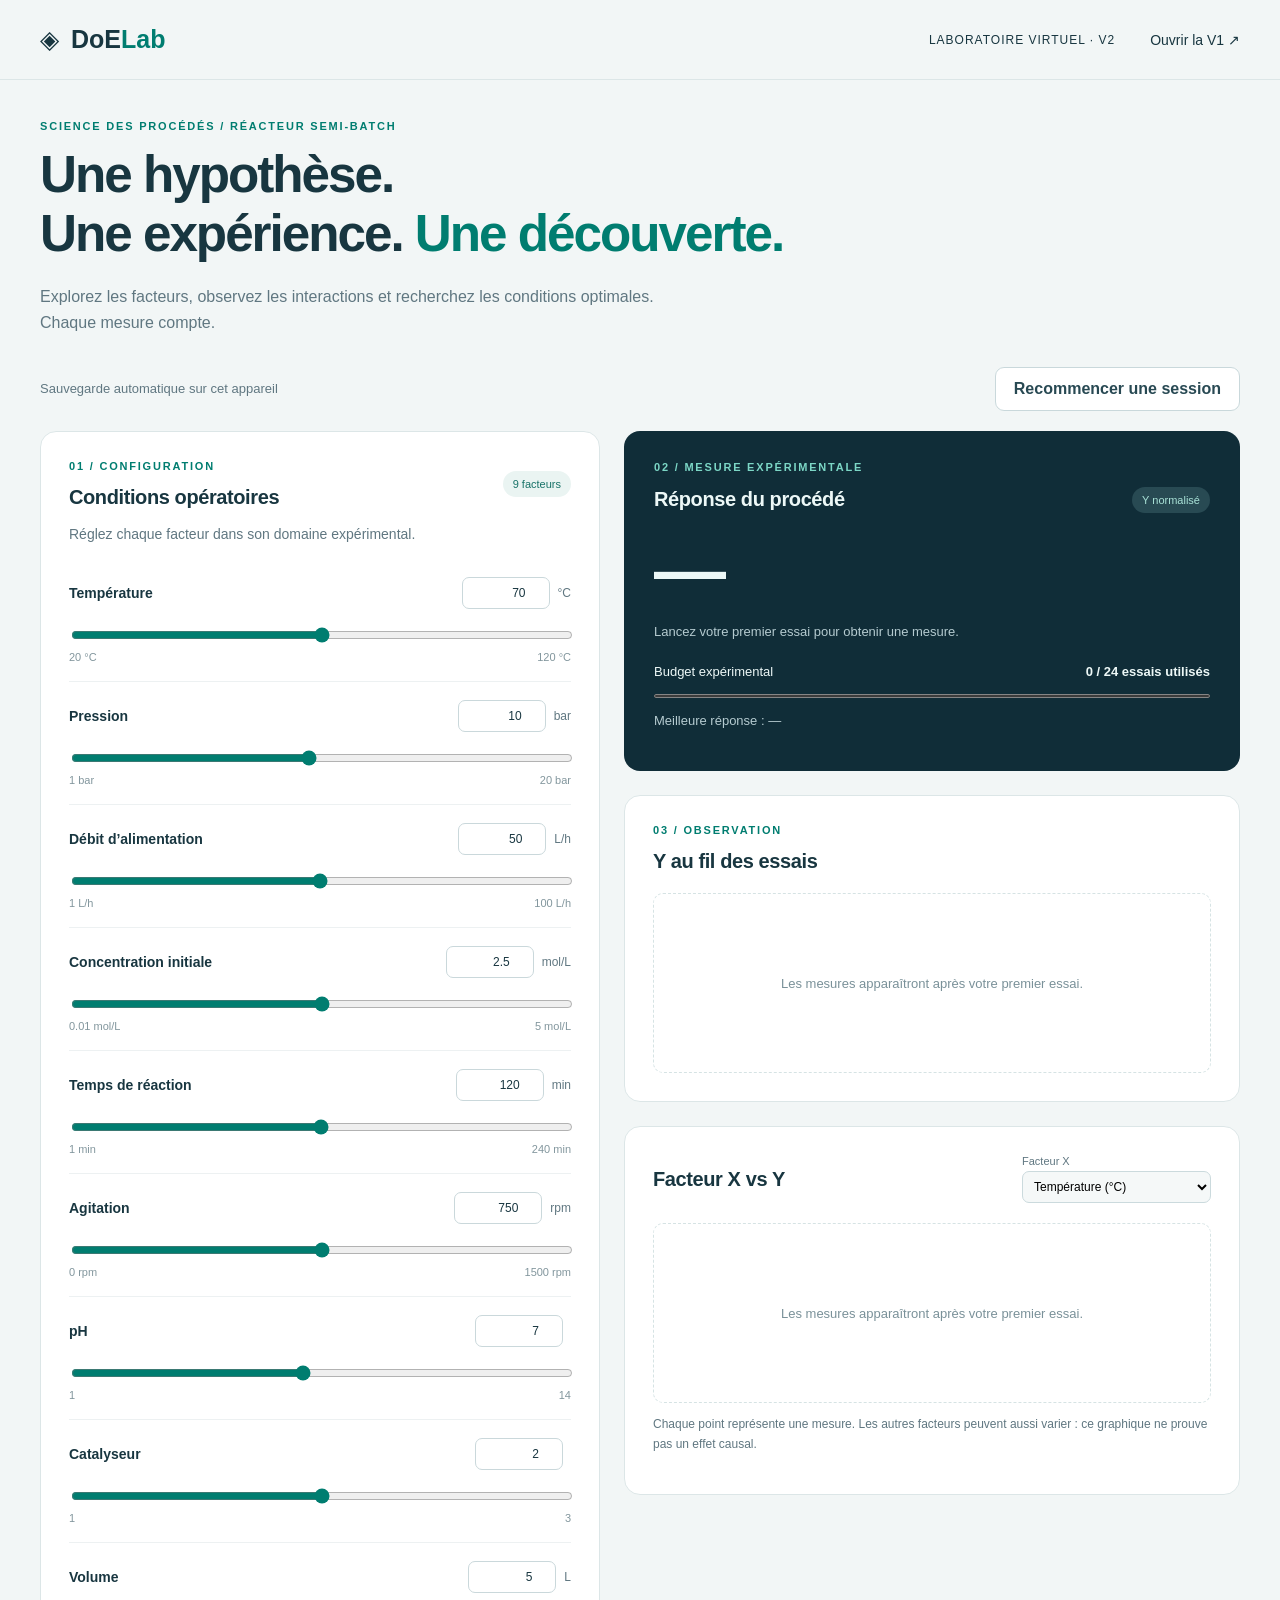
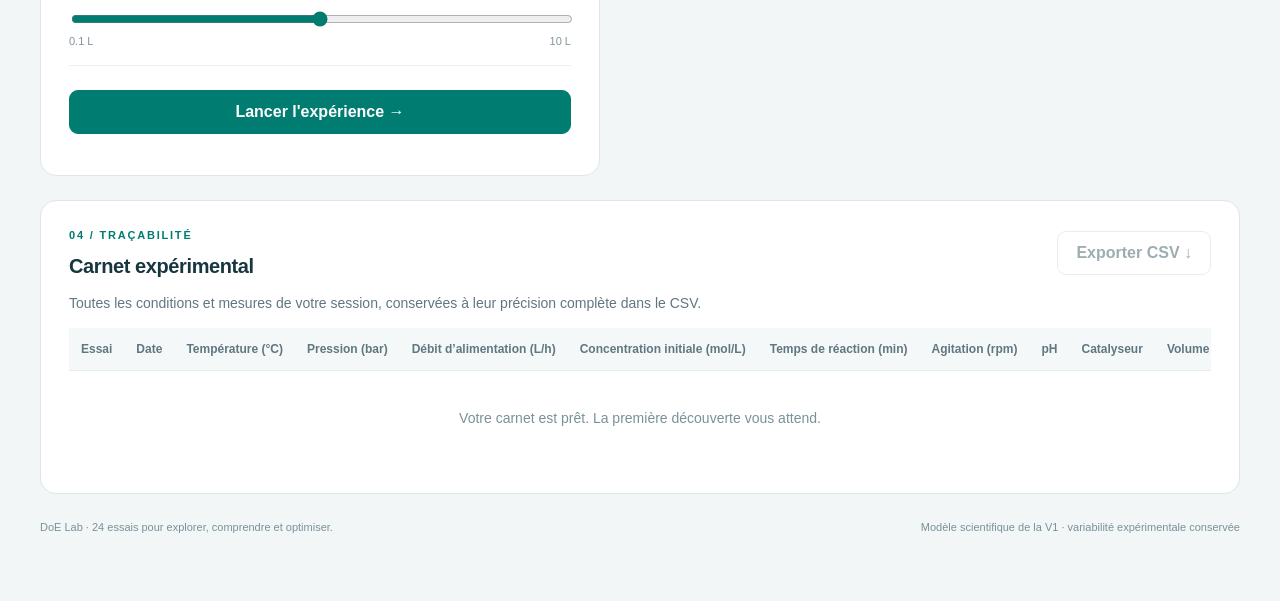
==== v2/index.html @ a9706c9d "Add DoE Lab V2" ====
<!doctype html>
<html lang="fr">
<head>
  <meta charset="utf-8">
  <meta name="viewport" content="width=device-width, initial-scale=1">
  <meta name="theme-color" content="#102d38">
  <title>DoE Lab — Laboratoire virtuel</title>
  <link rel="stylesheet" href="style.css">
  <script src="model.js" defer></script>
  <script src="app.js" defer></script>
</head>
<body>
  <header><a class="brand" href="./">◈ <span>DoE<span class="accent">Lab</span></span></a><nav aria-label="Navigation"><span>LABORATOIRE VIRTUEL · V2</span><a href="../">Ouvrir la V1 ↗</a></nav></header>
  <main>
    <section class="intro"><p class="eyebrow">SCIENCE DES PROCÉDÉS / RÉACTEUR SEMI-BATCH</p><h1>Une hypothèse.<br>Une expérience. <span>Une découverte.</span></h1><p>Explorez les facteurs, observez les interactions et recherchez les conditions optimales. Chaque mesure compte.</p></section>
    <div class="toolbar"><p id="save-status" role="status">Sauvegarde automatique sur cet appareil</p><button id="restart" class="secondary">Recommencer une session</button></div>
    <div class="workspace">
      <section class="panel controls"><div class="section-title"><div><p class="eyebrow">01 / CONFIGURATION</p><h2>Conditions opératoires</h2></div><span class="badge">9 facteurs</span></div><p class="muted">Réglez chaque facteur dans son domaine expérimental.</p><form id="experiment-form"><div id="factors"></div><button id="run" class="primary" type="submit">Lancer l'expérience →</button></form><p id="message" role="status" aria-live="polite"></p></section>
      <div class="observations"><section class="result-panel"><p class="eyebrow">02 / MESURE EXPÉRIMENTALE</p><div class="result-heading"><h2>Réponse du procédé</h2><span class="badge">Y normalisé</span></div><output id="result" aria-live="polite">—</output><p id="result-detail">Lancez votre premier essai pour obtenir une mesure.</p><div class="budget"><span>Budget expérimental</span><strong id="counter">0 / 24 essais</strong></div><progress id="budget" max="24" value="0" aria-label="Essais utilisés"></progress><p id="best">Meilleure réponse : —</p></section>
      <section class="panel"><p class="eyebrow">03 / OBSERVATION</p><h2>Y au fil des essais</h2><div id="history-chart" class="chart"></div></section>
      <section class="panel"><div class="section-title"><h2>Facteur X vs Y</h2><label class="select-label">Facteur X<select id="x-factor"></select></label></div><div id="scatter-chart" class="chart"></div><p class="muted small">Chaque point représente une mesure. Les autres facteurs peuvent aussi varier : ce graphique ne prouve pas un effet causal.</p></section></div>
    </div>
    <section class="panel notebook"><div class="section-title"><div><p class="eyebrow">04 / TRAÇABILITÉ</p><h2>Carnet expérimental</h2></div><button id="export" class="secondary" disabled>Exporter CSV ↓</button></div><p class="muted">Toutes les conditions et mesures de votre session, conservées à leur précision complète dans le CSV.</p><div class="table-scroll"><table><caption class="sr-only">Expériences réalisées</caption><thead id="table-head"></thead><tbody id="table-body"></tbody></table></div><p id="empty">Votre carnet est prêt. La première découverte vous attend.</p></section>
    <footer>DoE Lab · 24 essais pour explorer, comprendre et optimiser.<span>Modèle scientifique de la V1 · variabilité expérimentale conservée</span></footer>
  </main>
  <dialog id="reset-dialog"><h2>Commencer une nouvelle session ?</h2><p>Le carnet actuel sera effacé sur cet appareil. Exportez vos mesures avant de continuer.</p><div class="dialog-actions"><button id="cancel-reset" class="secondary">Conserver la session</button><button id="confirm-reset" class="primary">Recommencer</button></div></dialog>
  <noscript>Activez JavaScript pour utiliser le laboratoire virtuel.</noscript>
</body>
</html>
---- v2/style.css ----
:root{font-family:Inter,"Segoe UI",sans-serif;color:#183640;background:#f2f6f6;font-synthesis:none;--accent:#007d70;--border:#dce6e7}*{box-sizing:border-box}body{margin:0}header{max-width:1440px;margin:auto;padding:25px 40px;display:flex;justify-content:space-between;align-items:center;border-bottom:1px solid var(--border)}a{color:inherit;text-decoration:none}.brand{display:flex;align-items:center;gap:12px;font-size:25px;font-weight:750}.accent{color:var(--accent)}nav{display:flex;align-items:center;gap:35px;font-size:12px;letter-spacing:1px}nav a{letter-spacing:0;font-size:14px}main{max-width:1440px;margin:auto;padding:40px}.intro{max-width:850px}.eyebrow{font-size:11px;font-weight:700;letter-spacing:1.8px;color:var(--accent);margin:0 0 14px}h1{font-size:clamp(32px,4vw,53px);line-height:1.15;letter-spacing:-2px;margin:0 0 20px}h1 span{color:var(--accent)}.intro>p:last-child{max-width:630px;color:#607781;line-height:1.65}h2{font-size:20px;letter-spacing:-.4px;margin:0}button,input,select{font:inherit}button{cursor:pointer;border-radius:9px;padding:12px 18px;font-weight:600;min-height:44px}button:disabled{opacity:.45;cursor:not-allowed}.primary{background:var(--accent);color:white;border:1px solid var(--accent)}.primary:hover:enabled{background:#006559}.secondary{background:white;color:#284953;border:1px solid #c9d8db}.secondary:hover:enabled{background:#e9f2f1}:focus-visible{outline:3px solid #e3ac38;outline-offset:3px}.toolbar{display:flex;justify-content:space-between;align-items:center;margin:30px 0 20px;gap:15px}.toolbar p{font-size:13px;color:#607781}.workspace{display:grid;grid-template-columns:1fr 1.1fr;gap:24px;align-items:start}.panel{padding:28px;background:white;border:1px solid var(--border);border-radius:16px}.section-title,.result-heading{display:flex;align-items:center;justify-content:space-between;gap:15px}.badge{font-size:11px;white-space:nowrap;background:#eaf4f2;color:#177268;border-radius:20px;padding:7px 10px}.muted{color:#607781;font-size:14px;line-height:1.6}.small{font-size:12px}.factor{padding:18px 0;border-bottom:1px solid #edf1f2}.factor-top{display:flex;align-items:center;justify-content:space-between;gap:12px;margin-bottom:12px}.factor label{font-weight:600;font-size:14px}.number-wrap{display:flex;align-items:center;gap:8px;color:#607781;font-size:12px}.number-wrap input{width:88px;padding:8px;border:1px solid #cad8db;border-radius:7px;color:#183640;text-align:right}input[type=range]{width:100%;accent-color:var(--accent);cursor:pointer;min-height:24px}.bounds{display:flex;justify-content:space-between;color:#82969d;font-size:11px}#run{width:100%;margin-top:24px}#message{font-size:13px;line-height:1.5;color:#975019;margin-bottom:0}.observations{display:grid;gap:24px}.result-panel{background:#102d38;color:#edf8f7;padding:30px;border-radius:16px}.result-panel .eyebrow{color:#7cd7c6}.result-panel .badge{background:#284a53;color:#a9e2d7}#result{display:block;font-size:72px;letter-spacing:-3px;font-weight:650;margin:16px 0 4px;font-variant-numeric:tabular-nums}.result-panel p:not(.eyebrow){color:#b5cbd0;font-size:13px}.budget{display:flex;justify-content:space-between;font-size:13px;margin-top:25px}progress{width:100%;height:8px;accent-color:#65d4bb;margin-top:13px}progress::-webkit-progress-bar{background:#35515a;border-radius:20px}progress::-webkit-progress-value{background:#65d4bb;border-radius:20px}.chart{margin-top:20px;min-height:180px}.chart svg{display:block;width:100%;height:auto}.chart-empty{min-height:180px;display:grid;place-items:center;text-align:center;border:1px dashed #d6e3e4;border-radius:10px;color:#7a9199;font-size:13px}.select-label{font-size:11px;color:#607781}select{display:block;margin-top:4px;max-width:200px;padding:7px;background:#f5f8f8;border:1px solid #cbdadd;border-radius:7px;font-size:12px}.notebook{margin-top:24px}.table-scroll{overflow-x:auto}table{border-collapse:collapse;width:100%;font-size:12px;white-space:nowrap;text-align:right}th,td{padding:14px 12px;border-bottom:1px solid #e5eded}th{background:#f4f8f8;color:#607781;font-weight:600}td:last-child{color:var(--accent);font-weight:700}tr:hover{background:#f3f9f7}#empty{text-align:center;padding:25px;color:#7a9199;font-size:14px}footer{display:flex;justify-content:space-between;gap:20px;font-size:11px;color:#7a9199;padding:25px 0;line-height:1.5}dialog{max-width:480px;border:1px solid var(--border);border-radius:16px;padding:28px;color:#183640}dialog p{line-height:1.6;color:#607781}dialog::backdrop{background:#102d3899}.dialog-actions{display:flex;justify-content:flex-end;gap:10px}.sr-only{position:absolute;width:1px;height:1px;overflow:hidden;clip:rect(0,0,0,0)}@media(max-width:900px){.workspace{grid-template-columns:1fr}.controls{order:0}header,main{padding:24px}nav>span{display:none}footer{flex-direction:column;gap:5px}}@media(max-width:480px){header,main{padding:18px}.panel,.result-panel{padding:20px}.toolbar{align-items:flex-start;flex-direction:column}.section-title{flex-wrap:wrap}.dialog-actions{flex-direction:column}h1{letter-spacing:-1px}}
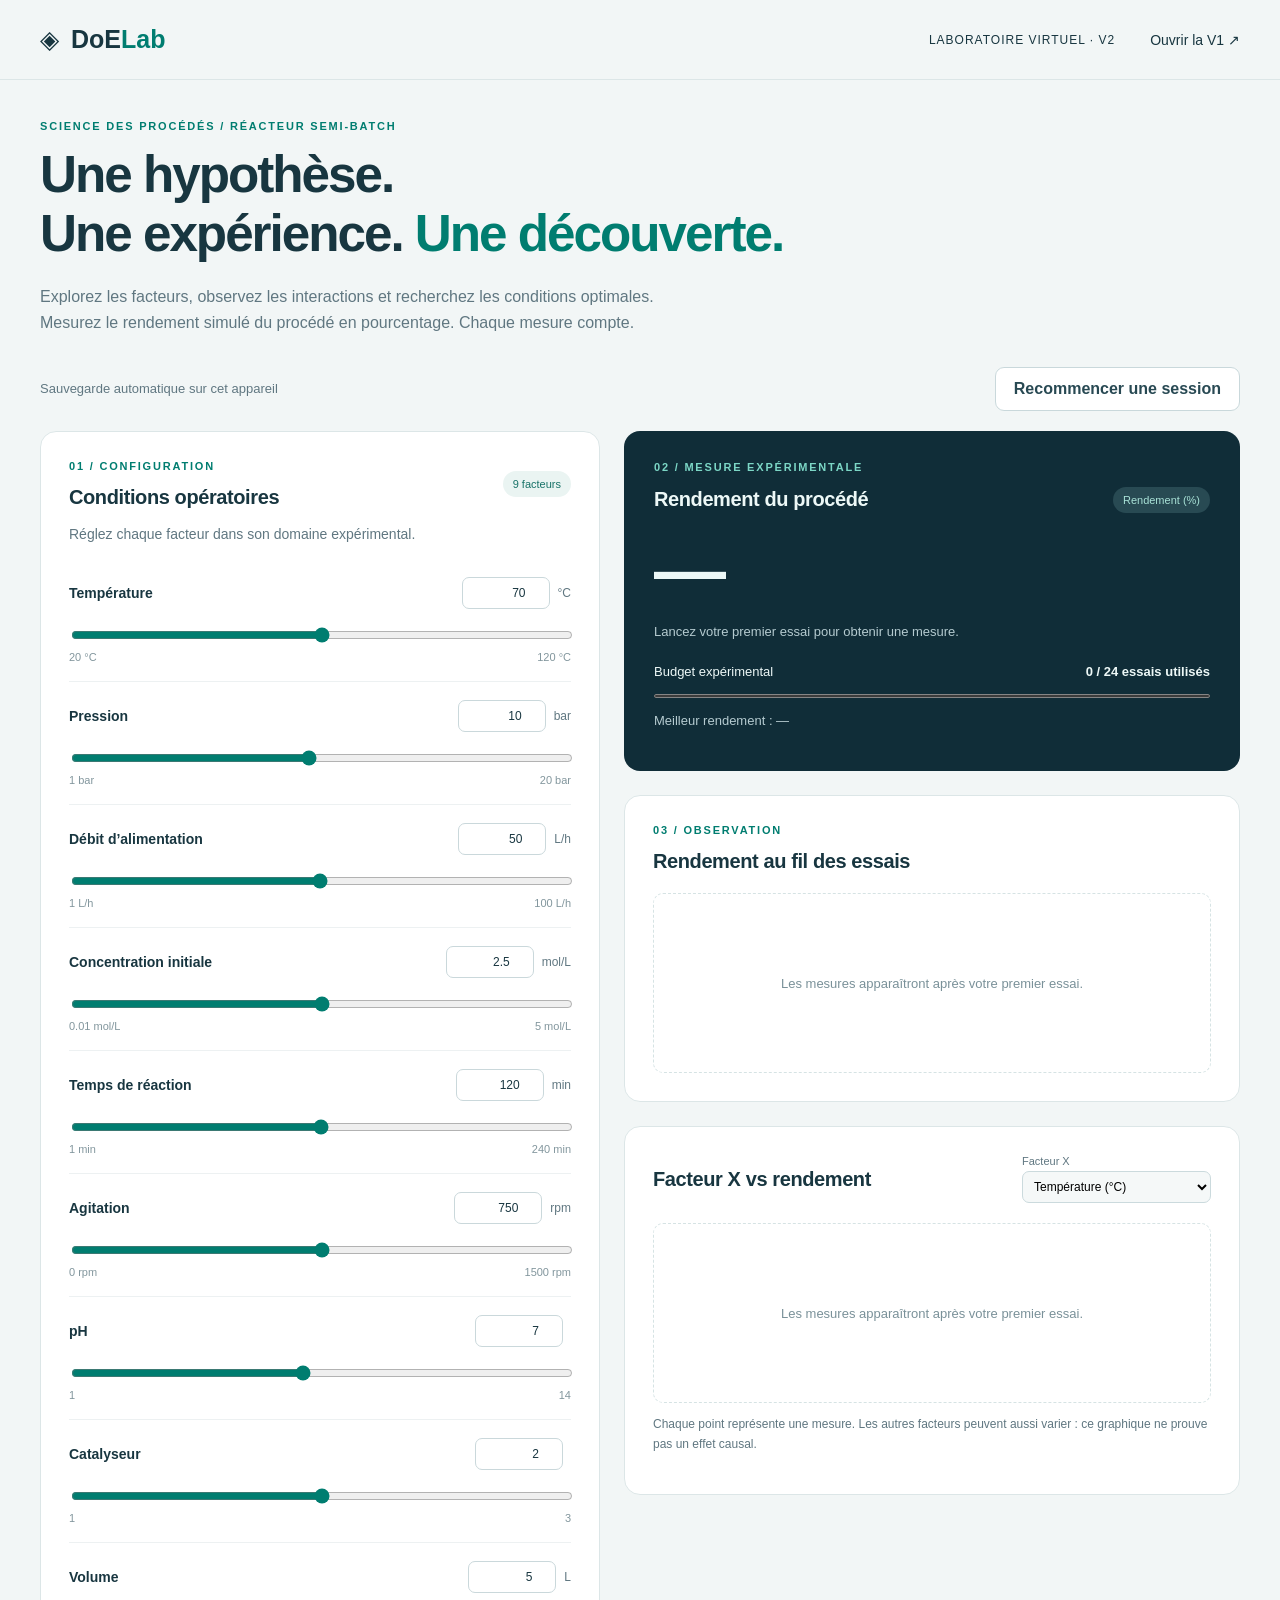
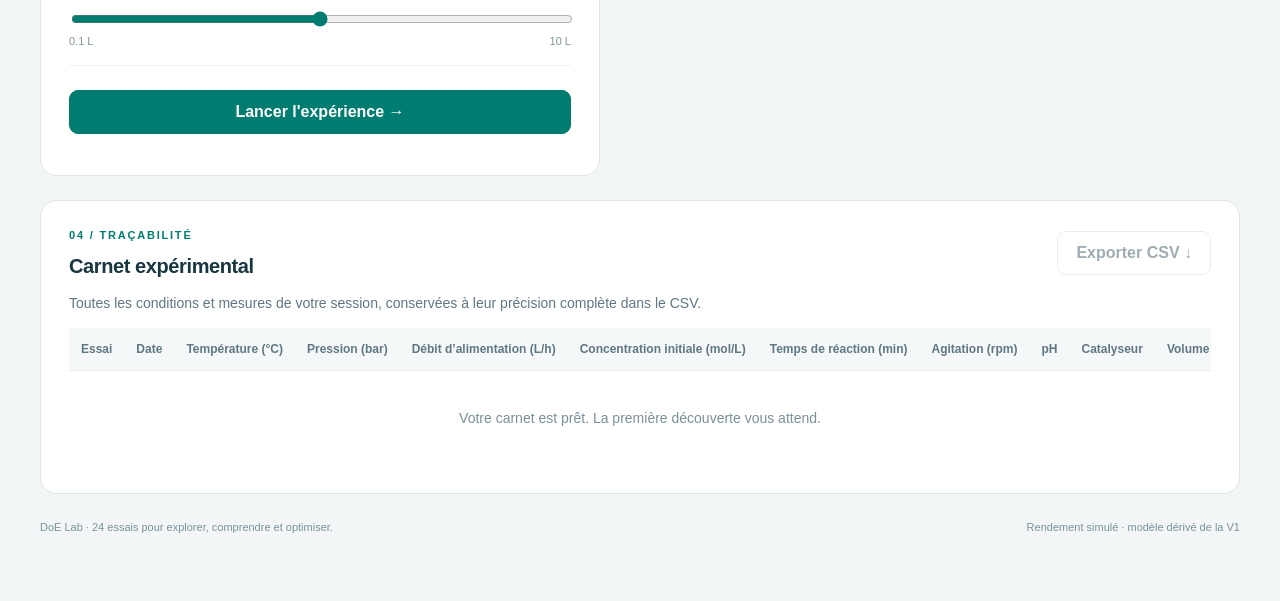
==== commit 84fd89cc: "Display simulated process yield in percent" ====
--- a/v2/index.html
+++ b/v2/index.html
@@ -12,16 +12,16 @@
 <body>
   <header><a class="brand" href="./">◈ <span>DoE<span class="accent">Lab</span></span></a><nav aria-label="Navigation"><span>LABORATOIRE VIRTUEL · V2</span><a href="../">Ouvrir la V1 ↗</a></nav></header>
   <main>
-    <section class="intro"><p class="eyebrow">SCIENCE DES PROCÉDÉS / RÉACTEUR SEMI-BATCH</p><h1>Une hypothèse.<br>Une expérience. <span>Une découverte.</span></h1><p>Explorez les facteurs, observez les interactions et recherchez les conditions optimales. Chaque mesure compte.</p></section>
+    <section class="intro"><p class="eyebrow">SCIENCE DES PROCÉDÉS / RÉACTEUR SEMI-BATCH</p><h1>Une hypothèse.<br>Une expérience. <span>Une découverte.</span></h1><p>Explorez les facteurs, observez les interactions et recherchez les conditions optimales. Mesurez le rendement simulé du procédé en pourcentage. Chaque mesure compte.</p></section>
     <div class="toolbar"><p id="save-status" role="status">Sauvegarde automatique sur cet appareil</p><button id="restart" class="secondary">Recommencer une session</button></div>
     <div class="workspace">
       <section class="panel controls"><div class="section-title"><div><p class="eyebrow">01 / CONFIGURATION</p><h2>Conditions opératoires</h2></div><span class="badge">9 facteurs</span></div><p class="muted">Réglez chaque facteur dans son domaine expérimental.</p><form id="experiment-form"><div id="factors"></div><button id="run" class="primary" type="submit">Lancer l'expérience →</button></form><p id="message" role="status" aria-live="polite"></p></section>
-      <div class="observations"><section class="result-panel"><p class="eyebrow">02 / MESURE EXPÉRIMENTALE</p><div class="result-heading"><h2>Réponse du procédé</h2><span class="badge">Y normalisé</span></div><output id="result" aria-live="polite">—</output><p id="result-detail">Lancez votre premier essai pour obtenir une mesure.</p><div class="budget"><span>Budget expérimental</span><strong id="counter">0 / 24 essais</strong></div><progress id="budget" max="24" value="0" aria-label="Essais utilisés"></progress><p id="best">Meilleure réponse : —</p></section>
-      <section class="panel"><p class="eyebrow">03 / OBSERVATION</p><h2>Y au fil des essais</h2><div id="history-chart" class="chart"></div></section>
-      <section class="panel"><div class="section-title"><h2>Facteur X vs Y</h2><label class="select-label">Facteur X<select id="x-factor"></select></label></div><div id="scatter-chart" class="chart"></div><p class="muted small">Chaque point représente une mesure. Les autres facteurs peuvent aussi varier : ce graphique ne prouve pas un effet causal.</p></section></div>
+      <div class="observations"><section class="result-panel"><p class="eyebrow">02 / MESURE EXPÉRIMENTALE</p><div class="result-heading"><h2>Rendement du procédé</h2><span class="badge">Rendement (%)</span></div><output id="result" aria-live="polite">—</output><p id="result-detail">Lancez votre premier essai pour obtenir une mesure.</p><div class="budget"><span>Budget expérimental</span><strong id="counter">0 / 24 essais</strong></div><progress id="budget" max="24" value="0" aria-label="Essais utilisés"></progress><p id="best">Meilleur rendement : —</p></section>
+      <section class="panel"><p class="eyebrow">03 / OBSERVATION</p><h2>Rendement au fil des essais</h2><div id="history-chart" class="chart"></div></section>
+      <section class="panel"><div class="section-title"><h2>Facteur X vs rendement</h2><label class="select-label">Facteur X<select id="x-factor"></select></label></div><div id="scatter-chart" class="chart"></div><p class="muted small">Chaque point représente une mesure. Les autres facteurs peuvent aussi varier : ce graphique ne prouve pas un effet causal.</p></section></div>
     </div>
     <section class="panel notebook"><div class="section-title"><div><p class="eyebrow">04 / TRAÇABILITÉ</p><h2>Carnet expérimental</h2></div><button id="export" class="secondary" disabled>Exporter CSV ↓</button></div><p class="muted">Toutes les conditions et mesures de votre session, conservées à leur précision complète dans le CSV.</p><div class="table-scroll"><table><caption class="sr-only">Expériences réalisées</caption><thead id="table-head"></thead><tbody id="table-body"></tbody></table></div><p id="empty">Votre carnet est prêt. La première découverte vous attend.</p></section>
-    <footer>DoE Lab · 24 essais pour explorer, comprendre et optimiser.<span>Modèle scientifique de la V1 · variabilité expérimentale conservée</span></footer>
+    <footer>DoE Lab · 24 essais pour explorer, comprendre et optimiser.<span>Rendement simulé · modèle dérivé de la V1</span></footer>
   </main>
   <dialog id="reset-dialog"><h2>Commencer une nouvelle session ?</h2><p>Le carnet actuel sera effacé sur cet appareil. Exportez vos mesures avant de continuer.</p><div class="dialog-actions"><button id="cancel-reset" class="secondary">Conserver la session</button><button id="confirm-reset" class="primary">Recommencer</button></div></dialog>
   <noscript>Activez JavaScript pour utiliser le laboratoire virtuel.</noscript>
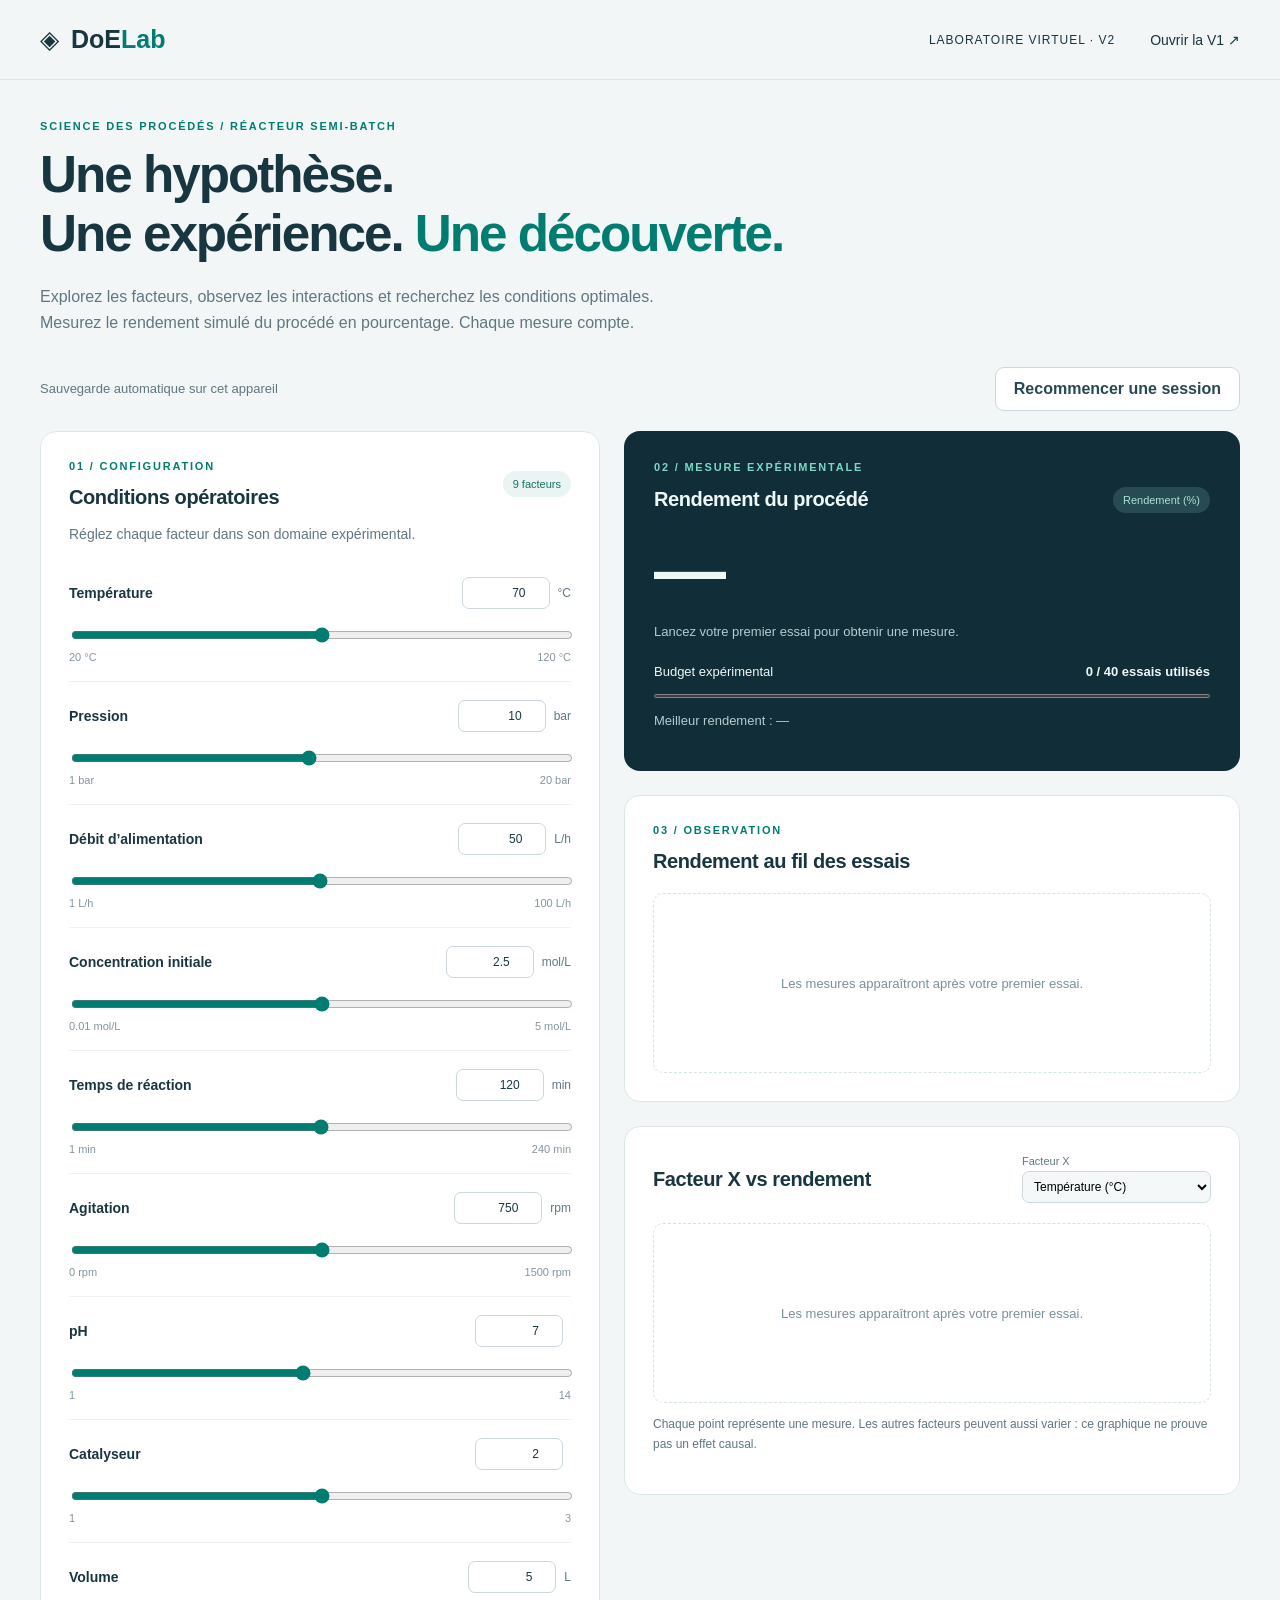
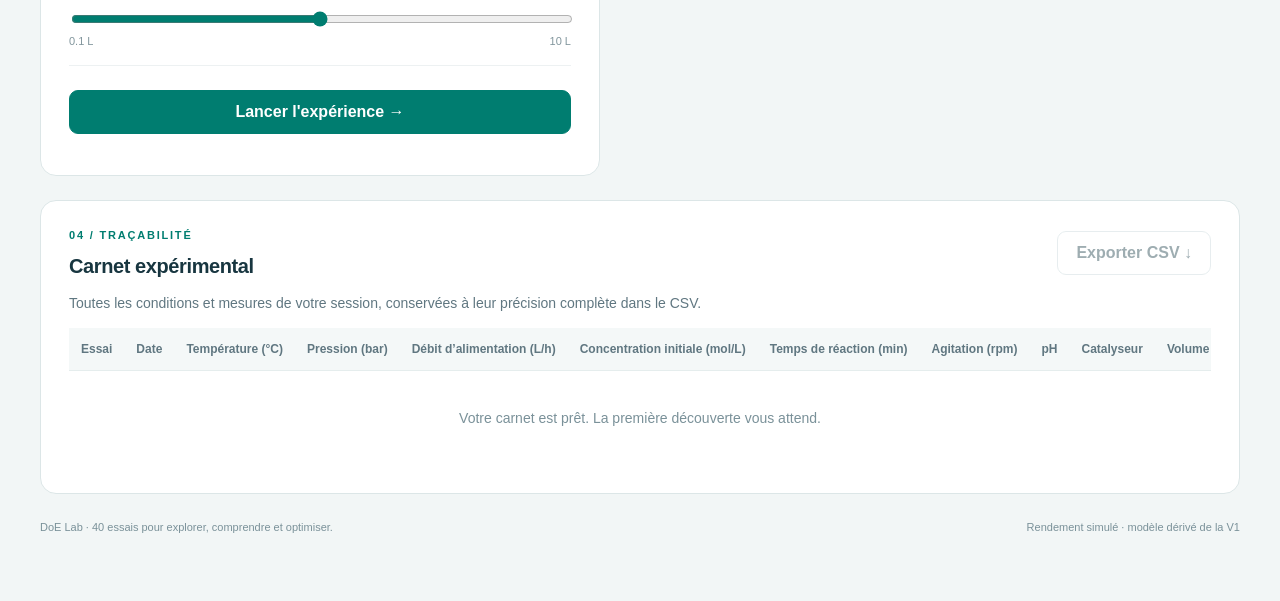
==== commit 4f52e6c4: "Increase experiment budget to 40 trials" ====
--- a/v2/index.html
+++ b/v2/index.html
@@ -16,12 +16,12 @@
     <div class="toolbar"><p id="save-status" role="status">Sauvegarde automatique sur cet appareil</p><button id="restart" class="secondary">Recommencer une session</button></div>
     <div class="workspace">
       <section class="panel controls"><div class="section-title"><div><p class="eyebrow">01 / CONFIGURATION</p><h2>Conditions opératoires</h2></div><span class="badge">9 facteurs</span></div><p class="muted">Réglez chaque facteur dans son domaine expérimental.</p><form id="experiment-form"><div id="factors"></div><button id="run" class="primary" type="submit">Lancer l'expérience →</button></form><p id="message" role="status" aria-live="polite"></p></section>
-      <div class="observations"><section class="result-panel"><p class="eyebrow">02 / MESURE EXPÉRIMENTALE</p><div class="result-heading"><h2>Rendement du procédé</h2><span class="badge">Rendement (%)</span></div><output id="result" aria-live="polite">—</output><p id="result-detail">Lancez votre premier essai pour obtenir une mesure.</p><div class="budget"><span>Budget expérimental</span><strong id="counter">0 / 24 essais</strong></div><progress id="budget" max="24" value="0" aria-label="Essais utilisés"></progress><p id="best">Meilleur rendement : —</p></section>
+      <div class="observations"><section class="result-panel"><p class="eyebrow">02 / MESURE EXPÉRIMENTALE</p><div class="result-heading"><h2>Rendement du procédé</h2><span class="badge">Rendement (%)</span></div><output id="result" aria-live="polite">—</output><p id="result-detail">Lancez votre premier essai pour obtenir une mesure.</p><div class="budget"><span>Budget expérimental</span><strong id="counter">0 / 40 essais</strong></div><progress id="budget" max="40" value="0" aria-label="Essais utilisés"></progress><p id="best">Meilleur rendement : —</p></section>
       <section class="panel"><p class="eyebrow">03 / OBSERVATION</p><h2>Rendement au fil des essais</h2><div id="history-chart" class="chart"></div></section>
       <section class="panel"><div class="section-title"><h2>Facteur X vs rendement</h2><label class="select-label">Facteur X<select id="x-factor"></select></label></div><div id="scatter-chart" class="chart"></div><p class="muted small">Chaque point représente une mesure. Les autres facteurs peuvent aussi varier : ce graphique ne prouve pas un effet causal.</p></section></div>
     </div>
     <section class="panel notebook"><div class="section-title"><div><p class="eyebrow">04 / TRAÇABILITÉ</p><h2>Carnet expérimental</h2></div><button id="export" class="secondary" disabled>Exporter CSV ↓</button></div><p class="muted">Toutes les conditions et mesures de votre session, conservées à leur précision complète dans le CSV.</p><div class="table-scroll"><table><caption class="sr-only">Expériences réalisées</caption><thead id="table-head"></thead><tbody id="table-body"></tbody></table></div><p id="empty">Votre carnet est prêt. La première découverte vous attend.</p></section>
-    <footer>DoE Lab · 24 essais pour explorer, comprendre et optimiser.<span>Rendement simulé · modèle dérivé de la V1</span></footer>
+    <footer>DoE Lab · 40 essais pour explorer, comprendre et optimiser.<span>Rendement simulé · modèle dérivé de la V1</span></footer>
   </main>
   <dialog id="reset-dialog"><h2>Commencer une nouvelle session ?</h2><p>Le carnet actuel sera effacé sur cet appareil. Exportez vos mesures avant de continuer.</p><div class="dialog-actions"><button id="cancel-reset" class="secondary">Conserver la session</button><button id="confirm-reset" class="primary">Recommencer</button></div></dialog>
   <noscript>Activez JavaScript pour utiliser le laboratoire virtuel.</noscript>
